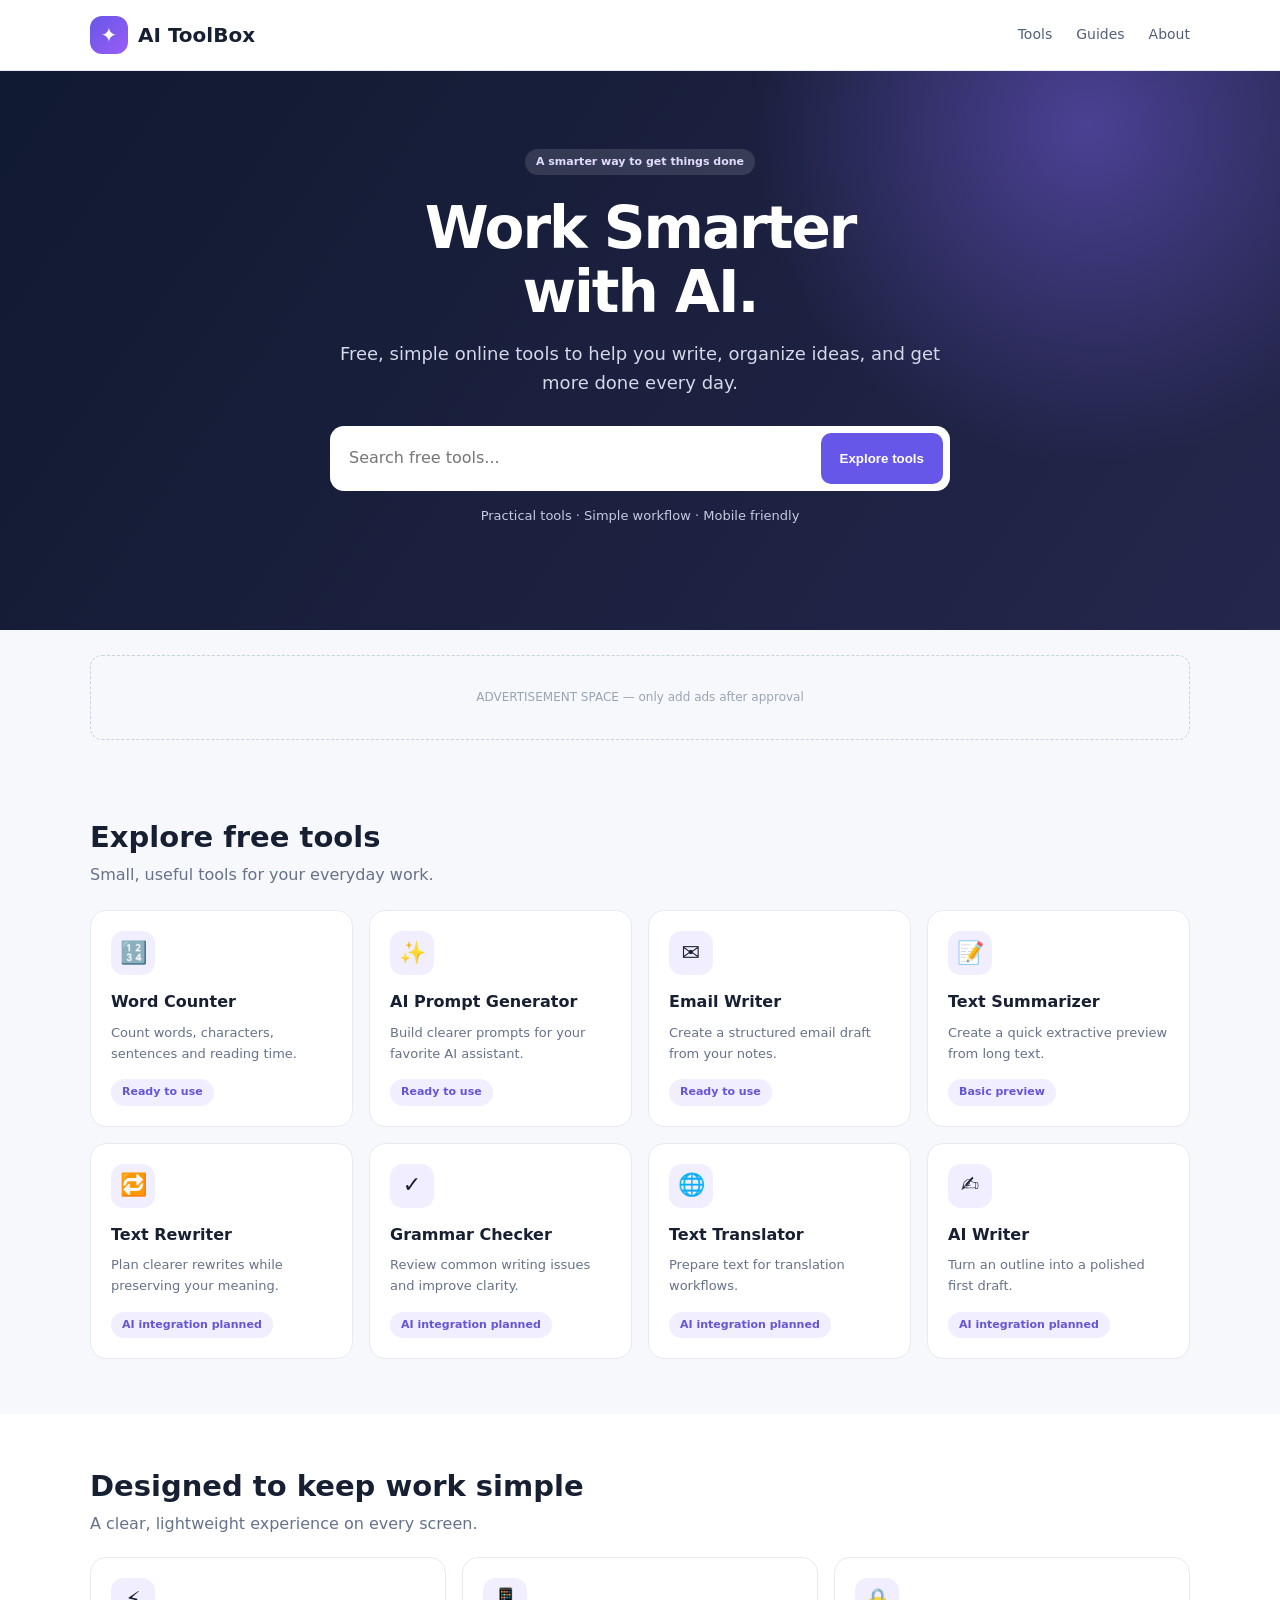
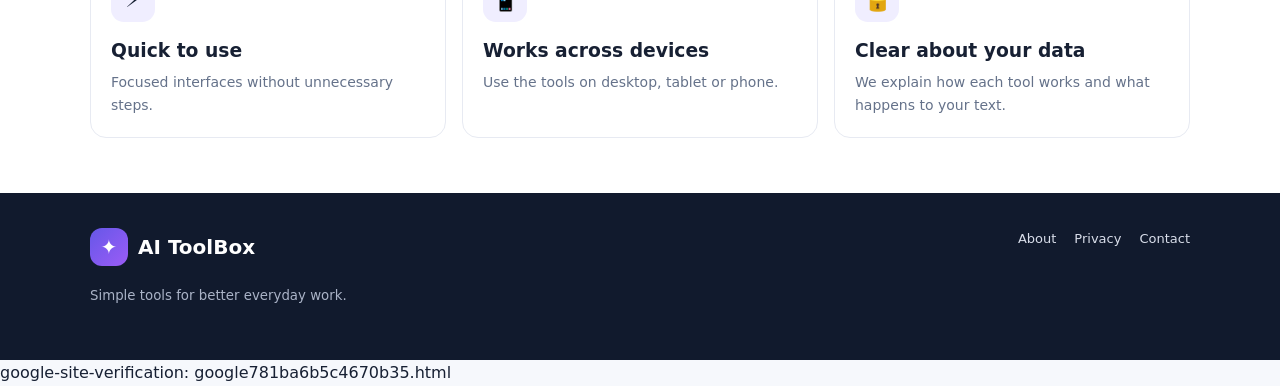
==== index.html @ d7c735db "Fix HTML formatting and add Google site verification" ====
<!doctype html><html lang="en"><head><meta charset="utf-8"><meta name="viewport" content="width=device-width,initial-scale=1"><title>AI ToolBox — Free Online AI & Productivity Tools</title><meta name="description" content="Explore simple online tools for writing, prompts, text, and everyday productivity."><link rel="stylesheet" href="/assets/style.css"></head><body><header><div class="wrap nav"><a class="brand" href="/"><span class="logo">✦</span>AI ToolBox</a><nav class="navlinks"><a href="/#tools">Tools</a><a href="/guides/">Guides</a><a href="/about.html">About</a></nav></div></header><section class="hero"><div class="wrap"><span class="eyebrow">A smarter way to get things done</span><h1>Work Smarter<br>with AI.</h1><p>Free, simple online tools to help you write, organize ideas, and get more done every day.</p><div class="search"><input id="toolSearch" placeholder="Search free tools..." aria-label="Search tools"><button onclick="document.querySelector('#tools').scrollIntoView({behavior:'smooth'})">Explore tools</button></div><p style="font-size:13px;color:#c5cbe0;margin-top:14px">Practical tools · Simple workflow · Mobile friendly</p></div></section><div class="wrap"><div class="ad-slot">ADVERTISEMENT SPACE — only add ads after approval</div></div><section class="section" id="tools"><div class="wrap"><h2>Explore free tools</h2><p class="sub">Small, useful tools for your everyday work.</p><div class="grid" style="margin-top:22px"><a class="tool-card" href="/tools/word-counter.html"><div class="tool-icon">🔢</div><h3>Word Counter</h3><p>Count words, characters, sentences and reading time.</p><span class="tag">Ready to use</span></a><a class="tool-card" href="/tools/prompt-generator.html"><div class="tool-icon">✨</div><h3>AI Prompt Generator</h3><p>Build clearer prompts for your favorite AI assistant.</p><span class="tag">Ready to use</span></a><a class="tool-card" href="/tools/email-writer.html"><div class="tool-icon">✉️</div><h3>Email Writer</h3><p>Create a structured email draft from your notes.</p><span class="tag">Ready to use</span></a><a class="tool-card" href="/tools/text-summarizer.html"><div class="tool-icon">📝</div><h3>Text Summarizer</h3><p>Create a quick extractive preview from long text.</p><span class="tag">Basic preview</span></a><a class="tool-card" href="/tools/text-rewriter.html"><div class="tool-icon">🔁</div><h3>Text Rewriter</h3><p>Plan clearer rewrites while preserving your meaning.</p><span class="tag">AI integration planned</span></a><a class="tool-card" href="/tools/grammar-checker.html"><div class="tool-icon">✓</div><h3>Grammar Checker</h3><p>Review common writing issues and improve clarity.</p><span class="tag">AI integration planned</span></a><a class="tool-card" href="/tools/translator.html"><div class="tool-icon">🌐</div><h3>Text Translator</h3><p>Prepare text for translation workflows.</p><span class="tag">AI integration planned</span></a><a class="tool-card" href="/tools/ai-writer.html"><div class="tool-icon">✍️</div><h3>AI Writer</h3><p>Turn an outline into a polished first draft.</p><span class="tag">AI integration planned</span></a></div></div></section><section class="section" style="background:white"><div class="wrap"><h2>Designed to keep work simple</h2><p class="sub">A clear, lightweight experience on every screen.</p><div class="benefits" style="margin-top:20px"><div class="info-card"><div class="tool-icon">⚡</div><h3>Quick to use</h3><p>Focused interfaces without unnecessary steps.</p></div><div class="info-card"><div class="tool-icon">📱</div><h3>Works across devices</h3><p>Use the tools on desktop, tablet or phone.</p></div><div class="info-card"><div class="tool-icon">🔒</div><h3>Clear about your data</h3><p>We explain how each tool works and what happens to your text.</p></div></div></div></section><footer class="footer"><div class="wrap footer-inner"><div><a class="brand" href="/" style="color:white"><span class="logo">✦</span>AI ToolBox</a><p><small>Simple tools for better everyday work.</small></p></div><div class="footer-links"><a href="/about.html">About</a><a href="/privacy.html">Privacy</a><a href="/contact.html">Contact</a></div></div></footer><script src="/assets/app.js"></script></body></html>google-site-verification: google781ba6b5c4670b35.html
---- assets/style.css ----
:root{--bg:#f6f8fc;--ink:#172033;--muted:#65728a;--brand:#6657e8;--line:#e7eaf2;--card:#fff}
*{box-sizing:border-box}body{margin:0;background:var(--bg);color:var(--ink);font:16px/1.65 system-ui,-apple-system,"Segoe UI",sans-serif}a{color:inherit;text-decoration:none}.wrap{width:min(1100px,calc(100% - 36px));margin:auto}
header{background:#fff;border-bottom:1px solid var(--line)}.nav{height:70px;display:flex;align-items:center;justify-content:space-between}.brand{display:flex;align-items:center;gap:10px;font-size:20px;font-weight:800}.logo{width:38px;height:38px;border-radius:12px;background:linear-gradient(135deg,#6657e8,#9b5cf6);display:grid;place-items:center;color:white}.navlinks{display:flex;gap:24px;color:#526078;font-size:14px}
.hero{background:radial-gradient(circle at 85% 10%,#4b4194,transparent 28%),linear-gradient(125deg,#101a30,#25264c);color:white;padding:76px 0;text-align:center}.eyebrow,.tag{display:inline-block;border-radius:99px;padding:4px 11px;font-size:11px;font-weight:700;background:#f0eeff;color:#6555d9}.eyebrow{background:#ffffff20;color:#e1dcff}.hero h1{font-size:clamp(38px,6vw,58px);line-height:1.1;letter-spacing:-2px;margin:22px 0 14px}.hero p{color:#d4d8e8;font-size:18px;max-width:650px;margin:0 auto 28px}.search{max-width:620px;margin:auto;background:white;border-radius:14px;padding:7px;display:flex}.search input{border:0;outline:0;flex:1;min-width:0;padding:12px;font:inherit}.btn,.search button{border:0;border-radius:10px;background:var(--brand);color:white;font-weight:700;padding:12px 19px;cursor:pointer}.section{padding:55px 0}.section h2{font-size:29px;line-height:1.2;margin:0 0 7px}.sub{color:var(--muted);margin:0}.grid{display:grid;grid-template-columns:repeat(4,1fr);gap:16px}.tool-card,.panel,.info-card{background:white;border:1px solid var(--line);border-radius:16px;padding:20px}.tool-card:hover{transform:translateY(-3px);box-shadow:0 10px 25px #17203312}.tool-icon{width:44px;height:44px;display:grid;place-items:center;background:#f0eeff;border-radius:13px;font-size:22px;margin-bottom:14px}.tool-card h3{font-size:16px;margin:0 0 6px}.tool-card p{font-size:13px;color:var(--muted);margin:0 0 13px}.benefits{display:grid;grid-template-columns:repeat(3,1fr);gap:16px}.info-card h3{margin:8px 0 4px}.info-card p{margin:0;color:var(--muted);font-size:14px}.ad-slot{border:1px dashed #cbd2df;border-radius:12px;min-height:85px;display:grid;place-items:center;color:#9aa4b5;font-size:12px;margin:25px auto}.page-hero{padding:42px 0 25px}.page-hero h1,.content h1{font-size:37px;line-height:1.2;margin:0 0 8px}.page-hero p{color:var(--muted);margin:0}.tool-layout{display:grid;grid-template-columns:minmax(0,1fr) 270px;gap:18px;padding-bottom:55px}.panel h2{font-size:19px;margin:0 0 12px}.field{margin:15px 0}.field label{display:block;font-size:13px;font-weight:700;margin-bottom:7px}.field textarea,.field input,.field select{width:100%;border:1px solid #dce1eb;border-radius:10px;padding:12px;font:inherit}.field textarea{min-height:170px;resize:vertical}.actions{display:flex;gap:10px;flex-wrap:wrap}.secondary{background:#eef0f7;color:#34405a}.output{background:#f7f8fc;border:1px solid var(--line);padding:14px;border-radius:10px;white-space:pre-wrap;min-height:70px}.stats{display:flex;gap:18px;flex-wrap:wrap;color:var(--muted);font-size:13px;margin-top:10px}.stats strong{color:var(--ink)}.side-links{display:grid;gap:10px}.side-links a{padding:8px 0;border-bottom:1px solid var(--line);font-size:14px}.content{max-width:800px;padding:42px 0 70px}.content p,.content li{color:#4e5b70}.footer{background:#111a2d;color:#d9deea;padding:35px 0}.footer-inner{display:flex;justify-content:space-between;gap:20px;flex-wrap:wrap}.footer small{color:#aab3c7}.footer-links{display:flex;gap:18px;font-size:13px}
@media(max-width:850px){.grid{grid-template-columns:repeat(2,1fr)}.tool-layout{grid-template-columns:1fr}.benefits{grid-template-columns:1fr}}@media(max-width:560px){.nav{height:62px}.navlinks{gap:12px}.hero{padding:54px 0}.hero p{font-size:16px}.grid{gap:10px}.tool-card{padding:14px}.tool-card h3{font-size:14px}.section{padding:40px 0}.page-hero h1,.content h1{font-size:30px}}
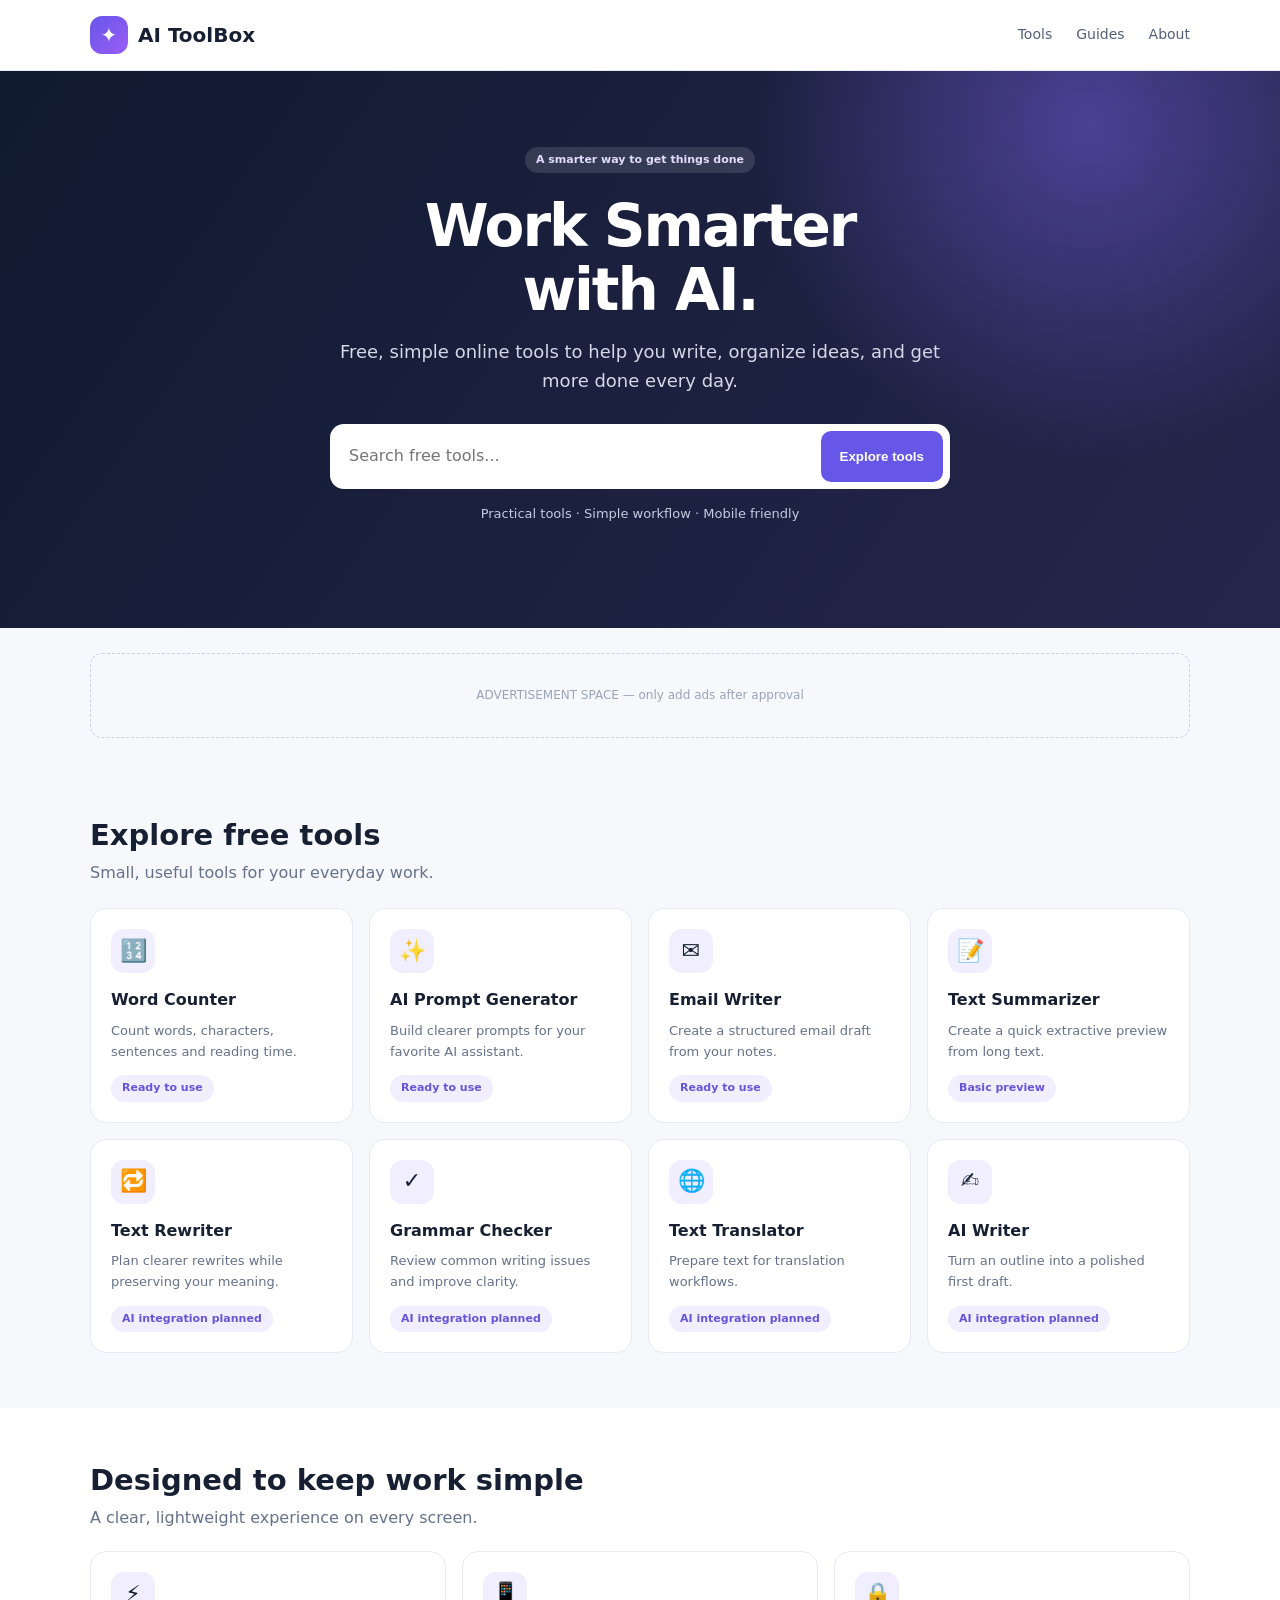
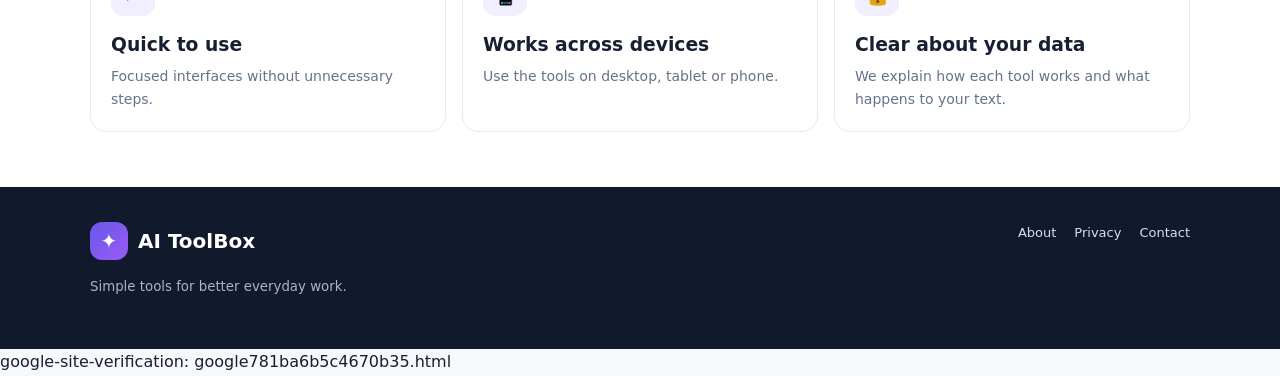
==== commit 04fae5c9: "Update google site verification meta tag Updated the google site verification meta tag in index.html" ====
--- a/index.html
+++ b/index.html
@@ -1 +1,2 @@
-<!doctype html><html lang="en"><head><meta charset="utf-8"><meta name="viewport" content="width=device-width,initial-scale=1"><title>AI ToolBox — Free Online AI & Productivity Tools</title><meta name="description" content="Explore simple online tools for writing, prompts, text, and everyday productivity."><link rel="stylesheet" href="/assets/style.css"></head><body><header><div class="wrap nav"><a class="brand" href="/"><span class="logo">✦</span>AI ToolBox</a><nav class="navlinks"><a href="/#tools">Tools</a><a href="/guides/">Guides</a><a href="/about.html">About</a></nav></div></header><section class="hero"><div class="wrap"><span class="eyebrow">A smarter way to get things done</span><h1>Work Smarter<br>with AI.</h1><p>Free, simple online tools to help you write, organize ideas, and get more done every day.</p><div class="search"><input id="toolSearch" placeholder="Search free tools..." aria-label="Search tools"><button onclick="document.querySelector('#tools').scrollIntoView({behavior:'smooth'})">Explore tools</button></div><p style="font-size:13px;color:#c5cbe0;margin-top:14px">Practical tools · Simple workflow · Mobile friendly</p></div></section><div class="wrap"><div class="ad-slot">ADVERTISEMENT SPACE — only add ads after approval</div></div><section class="section" id="tools"><div class="wrap"><h2>Explore free tools</h2><p class="sub">Small, useful tools for your everyday work.</p><div class="grid" style="margin-top:22px"><a class="tool-card" href="/tools/word-counter.html"><div class="tool-icon">🔢</div><h3>Word Counter</h3><p>Count words, characters, sentences and reading time.</p><span class="tag">Ready to use</span></a><a class="tool-card" href="/tools/prompt-generator.html"><div class="tool-icon">✨</div><h3>AI Prompt Generator</h3><p>Build clearer prompts for your favorite AI assistant.</p><span class="tag">Ready to use</span></a><a class="tool-card" href="/tools/email-writer.html"><div class="tool-icon">✉️</div><h3>Email Writer</h3><p>Create a structured email draft from your notes.</p><span class="tag">Ready to use</span></a><a class="tool-card" href="/tools/text-summarizer.html"><div class="tool-icon">📝</div><h3>Text Summarizer</h3><p>Create a quick extractive preview from long text.</p><span class="tag">Basic preview</span></a><a class="tool-card" href="/tools/text-rewriter.html"><div class="tool-icon">🔁</div><h3>Text Rewriter</h3><p>Plan clearer rewrites while preserving your meaning.</p><span class="tag">AI integration planned</span></a><a class="tool-card" href="/tools/grammar-checker.html"><div class="tool-icon">✓</div><h3>Grammar Checker</h3><p>Review common writing issues and improve clarity.</p><span class="tag">AI integration planned</span></a><a class="tool-card" href="/tools/translator.html"><div class="tool-icon">🌐</div><h3>Text Translator</h3><p>Prepare text for translation workflows.</p><span class="tag">AI integration planned</span></a><a class="tool-card" href="/tools/ai-writer.html"><div class="tool-icon">✍️</div><h3>AI Writer</h3><p>Turn an outline into a polished first draft.</p><span class="tag">AI integration planned</span></a></div></div></section><section class="section" style="background:white"><div class="wrap"><h2>Designed to keep work simple</h2><p class="sub">A clear, lightweight experience on every screen.</p><div class="benefits" style="margin-top:20px"><div class="info-card"><div class="tool-icon">⚡</div><h3>Quick to use</h3><p>Focused interfaces without unnecessary steps.</p></div><div class="info-card"><div class="tool-icon">📱</div><h3>Works across devices</h3><p>Use the tools on desktop, tablet or phone.</p></div><div class="info-card"><div class="tool-icon">🔒</div><h3>Clear about your data</h3><p>We explain how each tool works and what happens to your text.</p></div></div></div></section><footer class="footer"><div class="wrap footer-inner"><div><a class="brand" href="/" style="color:white"><span class="logo">✦</span>AI ToolBox</a><p><small>Simple tools for better everyday work.</small></p></div><div class="footer-links"><a href="/about.html">About</a><a href="/privacy.html">Privacy</a><a href="/contact.html">Contact</a></div></div></footer><script src="/assets/app.js"></script></body></html>google-site-verification: google781ba6b5c4670b35.html
+<meta name="google-site-verification" content="vjzpYnzdvbQdYU97lO79KUMeoeWBjlZSRgpDJfxHrNQ" /><!doctype html><html lang="en"><head><meta charset="utf-8"><meta name="viewport" content="width=device-width,initial-scale=1"><title>AI ToolBox — Free Online AI & Productivity Tools</title><meta name="description" content="Explore simple online tools for writing, prompts, text, and everyday productivity."><link rel="stylesheet" href="/assets/style.css"></head><body><header><div class="wrap nav"><a class="brand" href="/"><span class="logo">✦</span>AI ToolBox</a><nav class="navlinks"><a href="/#tools">Tools</a><a href="/guides/">Guides</a><a href="/about.html">About</a></nav></div></header><section class="hero"><div class="wrap"><span class="eyebrow">A smarter way to get things done</span><h1>Work Smarter<br>with AI.</h1><p>Free, simple online tools to help you write, organize ideas, and get more done every day.</p><div class="search"><input id="toolSearch" placeholder="Search free tools..." aria-label="Search tools"><button onclick="document.querySelector('#tools').scrollIntoView({behavior:'smooth'})">Explore tools</button></div><p style="font-size:13px;color:#c5cbe0;margin-top:14px">Practical tools · Simple workflow · Mobile friendly</p></div></section><div class="wrap"><div class="ad-slot">ADVERTISEMENT SPACE — only add ads after approval</div></div><section class="section" id="tools"><div class="wrap"><h2>Explore free tools</h2><p class="sub">Small, useful tools for your everyday work.</p><div class="grid" style="margin-top:22px"><a class="tool-card" href="/tools/word-counter.html"><div class="tool-icon">🔢</div><h3>Word Counter</h3><p>Count words, characters, sentences and reading time.</p><span class="tag">Ready to use</span></a><a class="tool-card" href="/tools/prompt-generator.html"><div class="tool-icon">✨</div><h3>AI Prompt Generator</h3><p>Build clearer prompts for your favorite AI assistant.</p><span class="tag">Ready to use</span></a><a class="tool-card" href="/tools/email-writer.html"><div class="tool-icon">✉️</div><h3>Email Writer</h3><p>Create a structured email draft from your notes.</p><span class="tag">Ready to use</span></a><a class="tool-card" href="/tools/text-summarizer.html"><div class="tool-icon">📝</div><h3>Text Summarizer</h3><p>Create a quick extractive preview from long text.</p><span class="tag">Basic preview</span></a><a class="tool-card" href="/tools/text-rewriter.html"><div class="tool-icon">🔁</div><h3>Text Rewriter</h3><p>Plan clearer rewrites while preserving your meaning.</p><span class="tag">AI integration planned</span></a><a class="tool-card" href="/tools/grammar-checker.html"><div class="tool-icon">✓</div><h3>Grammar Checker</h3><p>Review common writing issues and improve clarity.</p><span class="tag">AI integration planned</span></a><a class="tool-card" href="/tools/translator.html"><div class="tool-icon">🌐</div><h3>Text Translator</h3><p>Prepare text for translation workflows.</p><span class="tag">AI integration planned</span></a><a class="tool-card" href="/tools/ai-writer.html"><div class="tool-icon">✍️</div><h3>AI Writer</h3><p>Turn an outline into a polished first draft.</p><span class="tag">AI integration planned</span></a></div></div></section><section class="section" style="background:white"><div class="wrap"><h2>Designed to keep work simple</h2><p class="sub">A clear, lightweight experience on every screen.</p><div class="benefits" style="margin-top:20px"><div class="info-card"><div class="tool-icon">⚡</div><h3>Quick to use</h3><p>Focused interfaces without unnecessary steps.</p></div><div class="info-card"><div class="tool-icon">📱</div><h3>Works across devices</h3><p>Use the tools on desktop, tablet or phone.</p></div><div class="info-card"><div class="tool-icon">🔒</div><h3>Clear about your data</h3><p>We explain how each tool works and what happens to your text.</p></div></div></div></section><footer class="footer"><div class="wrap footer-inner"><div><a class="brand" href="/" style="color:white"><span class="logo">✦</span>AI ToolBox</a><p><small>Simple tools for better everyday work.</small></p></div><div class="footer-links"><a href="/about.html">About</a><a href="/privacy.html">Privacy</a><a href="/contact.html">Contact</a></div></div></footer><script src="/assets/app.js"></script></body></html>google-site-verification: google781ba6b5c4670b35.html
+
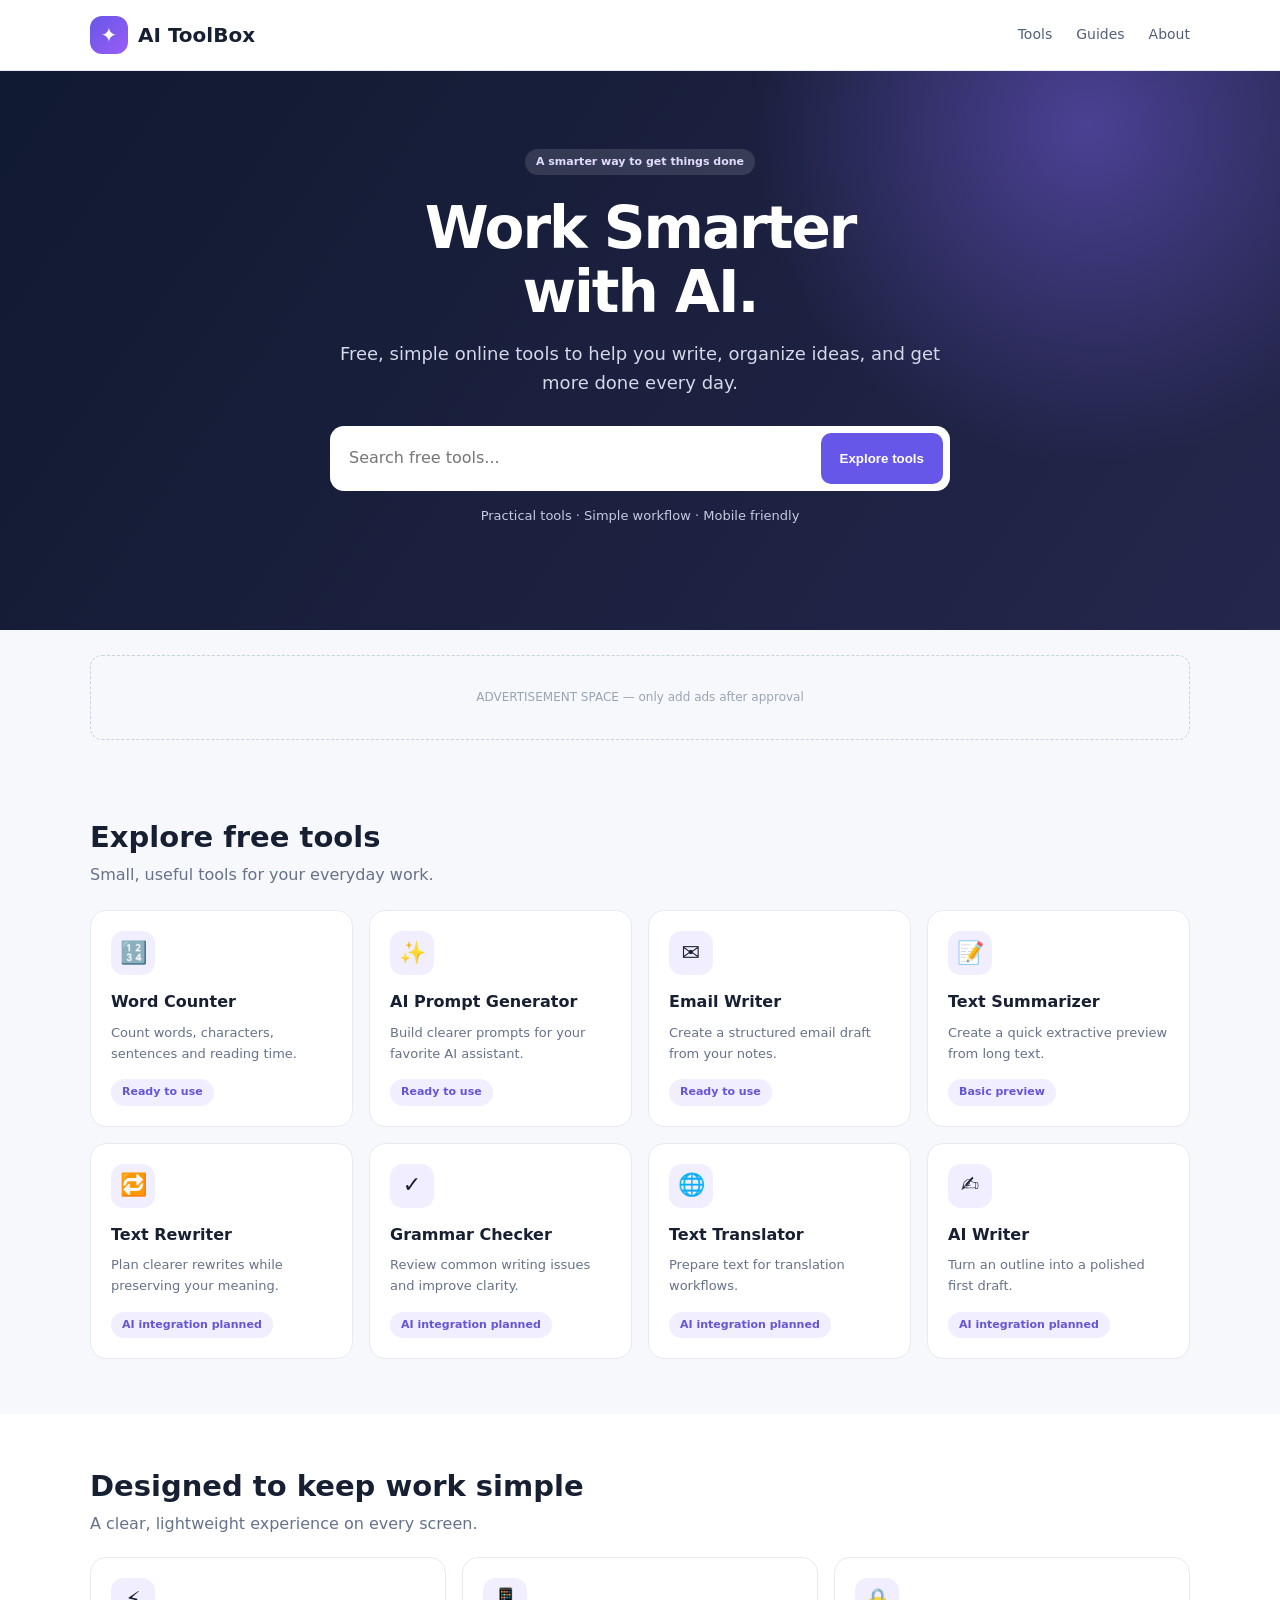
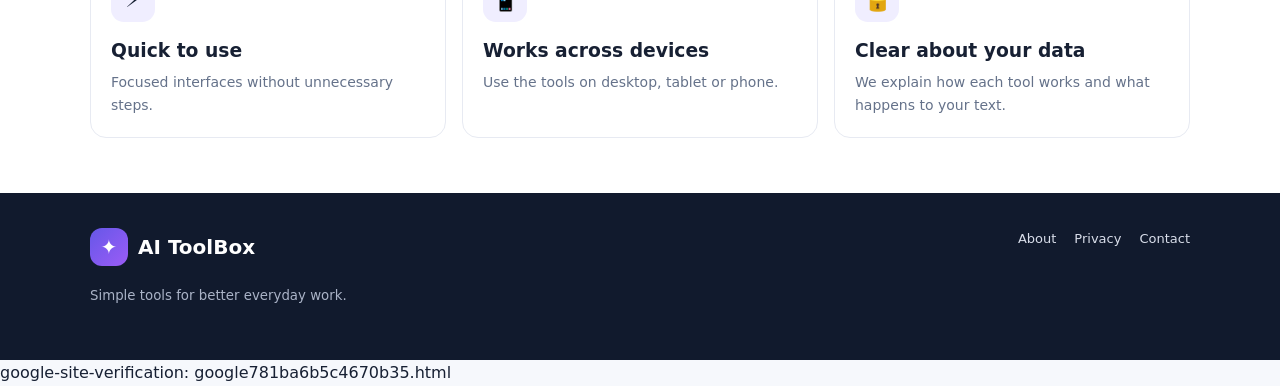
==== commit 31be4fbc: "Fix duplicate google-site-verification tag in index.html Removed duplicate google-site-verification " ====
--- a/index.html
+++ b/index.html
@@ -1,2 +1,2 @@
-<meta name="google-site-verification" content="vjzpYnzdvbQdYU97lO79KUMeoeWBjlZSRgpDJfxHrNQ" /><!doctype html><html lang="en"><head><meta charset="utf-8"><meta name="viewport" content="width=device-width,initial-scale=1"><title>AI ToolBox — Free Online AI & Productivity Tools</title><meta name="description" content="Explore simple online tools for writing, prompts, text, and everyday productivity."><link rel="stylesheet" href="/assets/style.css"></head><body><header><div class="wrap nav"><a class="brand" href="/"><span class="logo">✦</span>AI ToolBox</a><nav class="navlinks"><a href="/#tools">Tools</a><a href="/guides/">Guides</a><a href="/about.html">About</a></nav></div></header><section class="hero"><div class="wrap"><span class="eyebrow">A smarter way to get things done</span><h1>Work Smarter<br>with AI.</h1><p>Free, simple online tools to help you write, organize ideas, and get more done every day.</p><div class="search"><input id="toolSearch" placeholder="Search free tools..." aria-label="Search tools"><button onclick="document.querySelector('#tools').scrollIntoView({behavior:'smooth'})">Explore tools</button></div><p style="font-size:13px;color:#c5cbe0;margin-top:14px">Practical tools · Simple workflow · Mobile friendly</p></div></section><div class="wrap"><div class="ad-slot">ADVERTISEMENT SPACE — only add ads after approval</div></div><section class="section" id="tools"><div class="wrap"><h2>Explore free tools</h2><p class="sub">Small, useful tools for your everyday work.</p><div class="grid" style="margin-top:22px"><a class="tool-card" href="/tools/word-counter.html"><div class="tool-icon">🔢</div><h3>Word Counter</h3><p>Count words, characters, sentences and reading time.</p><span class="tag">Ready to use</span></a><a class="tool-card" href="/tools/prompt-generator.html"><div class="tool-icon">✨</div><h3>AI Prompt Generator</h3><p>Build clearer prompts for your favorite AI assistant.</p><span class="tag">Ready to use</span></a><a class="tool-card" href="/tools/email-writer.html"><div class="tool-icon">✉️</div><h3>Email Writer</h3><p>Create a structured email draft from your notes.</p><span class="tag">Ready to use</span></a><a class="tool-card" href="/tools/text-summarizer.html"><div class="tool-icon">📝</div><h3>Text Summarizer</h3><p>Create a quick extractive preview from long text.</p><span class="tag">Basic preview</span></a><a class="tool-card" href="/tools/text-rewriter.html"><div class="tool-icon">🔁</div><h3>Text Rewriter</h3><p>Plan clearer rewrites while preserving your meaning.</p><span class="tag">AI integration planned</span></a><a class="tool-card" href="/tools/grammar-checker.html"><div class="tool-icon">✓</div><h3>Grammar Checker</h3><p>Review common writing issues and improve clarity.</p><span class="tag">AI integration planned</span></a><a class="tool-card" href="/tools/translator.html"><div class="tool-icon">🌐</div><h3>Text Translator</h3><p>Prepare text for translation workflows.</p><span class="tag">AI integration planned</span></a><a class="tool-card" href="/tools/ai-writer.html"><div class="tool-icon">✍️</div><h3>AI Writer</h3><p>Turn an outline into a polished first draft.</p><span class="tag">AI integration planned</span></a></div></div></section><section class="section" style="background:white"><div class="wrap"><h2>Designed to keep work simple</h2><p class="sub">A clear, lightweight experience on every screen.</p><div class="benefits" style="margin-top:20px"><div class="info-card"><div class="tool-icon">⚡</div><h3>Quick to use</h3><p>Focused interfaces without unnecessary steps.</p></div><div class="info-card"><div class="tool-icon">📱</div><h3>Works across devices</h3><p>Use the tools on desktop, tablet or phone.</p></div><div class="info-card"><div class="tool-icon">🔒</div><h3>Clear about your data</h3><p>We explain how each tool works and what happens to your text.</p></div></div></div></section><footer class="footer"><div class="wrap footer-inner"><div><a class="brand" href="/" style="color:white"><span class="logo">✦</span>AI ToolBox</a><p><small>Simple tools for better everyday work.</small></p></div><div class="footer-links"><a href="/about.html">About</a><a href="/privacy.html">Privacy</a><a href="/contact.html">Contact</a></div></div></footer><script src="/assets/app.js"></script></body></html>google-site-verification: google781ba6b5c4670b35.html
+<!doctype html><html <head><meta name="google-site-verification" content="vjzpYnzdvbQdYU97lO79KUMeoeWBjlZSRgpDJfxHrNQ" /><meta charset="utf-8"><meta name="viewport" content="width=device-width,initial-scale=1"><title>AI ToolBox — Free Online AI & Productivity Tools</title><meta name="description" content="Explore simple online tools for writing, prompts, text, and everyday productivity."><link rel="stylesheet" href="/assets/style.css"></head><body><header><div class="wrap nav"><a class="brand" href="/"><span class="logo">✦</span>AI ToolBox</a><nav class="navlinks"><a href="/#tools">Tools</a><a href="/guides/">Guides</a><a href="/about.html">About</a></nav></div></header><section class="hero"><div class="wrap"><span class="eyebrow">A smarter way to get things done</span><h1>Work Smarter<br>with AI.</h1><p>Free, simple online tools to help you write, organize ideas, and get more done every day.</p><div class="search"><input id="toolSearch" placeholder="Search free tools..." aria-label="Search tools"><button onclick="document.querySelector('#tools').scrollIntoView({behavior:'smooth'})">Explore tools</button></div><p style="font-size:13px;color:#c5cbe0;margin-top:14px">Practical tools · Simple workflow · Mobile friendly</p></div></section><div class="wrap"><div class="ad-slot">ADVERTISEMENT SPACE — only add ads after approval</div></div><section class="section" id="tools"><div class="wrap"><h2>Explore free tools</h2><p class="sub">Small, useful tools for your everyday work.</p><div class="grid" style="margin-top:22px"><a class="tool-card" href="/tools/word-counter.html"><div class="tool-icon">🔢</div><h3>Word Counter</h3><p>Count words, characters, sentences and reading time.</p><span class="tag">Ready to use</span></a><a class="tool-card" href="/tools/prompt-generator.html"><div class="tool-icon">✨</div><h3>AI Prompt Generator</h3><p>Build clearer prompts for your favorite AI assistant.</p><span class="tag">Ready to use</span></a><a class="tool-card" href="/tools/email-writer.html"><div class="tool-icon">✉️</div><h3>Email Writer</h3><p>Create a structured email draft from your notes.</p><span class="tag">Ready to use</span></a><a class="tool-card" href="/tools/text-summarizer.html"><div class="tool-icon">📝</div><h3>Text Summarizer</h3><p>Create a quick extractive preview from long text.</p><span class="tag">Basic preview</span></a><a class="tool-card" href="/tools/text-rewriter.html"><div class="tool-icon">🔁</div><h3>Text Rewriter</h3><p>Plan clearer rewrites while preserving your meaning.</p><span class="tag">AI integration planned</span></a><a class="tool-card" href="/tools/grammar-checker.html"><div class="tool-icon">✓</div><h3>Grammar Checker</h3><p>Review common writing issues and improve clarity.</p><span class="tag">AI integration planned</span></a><a class="tool-card" href="/tools/translator.html"><div class="tool-icon">🌐</div><h3>Text Translator</h3><p>Prepare text for translation workflows.</p><span class="tag">AI integration planned</span></a><a class="tool-card" href="/tools/ai-writer.html"><div class="tool-icon">✍️</div><h3>AI Writer</h3><p>Turn an outline into a polished first draft.</p><span class="tag">AI integration planned</span></a></div></div></section><section class="section" style="background:white"><div class="wrap"><h2>Designed to keep work simple</h2><p class="sub">A clear, lightweight experience on every screen.</p><div class="benefits" style="margin-top:20px"><div class="info-card"><div class="tool-icon">⚡</div><h3>Quick to use</h3><p>Focused interfaces without unnecessary steps.</p></div><div class="info-card"><div class="tool-icon">📱</div><h3>Works across devices</h3><p>Use the tools on desktop, tablet or phone.</p></div><div class="info-card"><div class="tool-icon">🔒</div><h3>Clear about your data</h3><p>We explain how each tool works and what happens to your text.</p></div></div></div></section><footer class="footer"><div class="wrap footer-inner"><div><a class="brand" href="/" style="color:white"><span class="logo">✦</span>AI ToolBox</a><p><small>Simple tools for better everyday work.</small></p></div><div class="footer-links"><a href="/about.html">About</a><a href="/privacy.html">Privacy</a><a href="/contact.html">Contact</a></div></div></footer><script src="/assets/app.js"></script></body></html>google-site-verification: google781ba6b5c4670b35.html
 
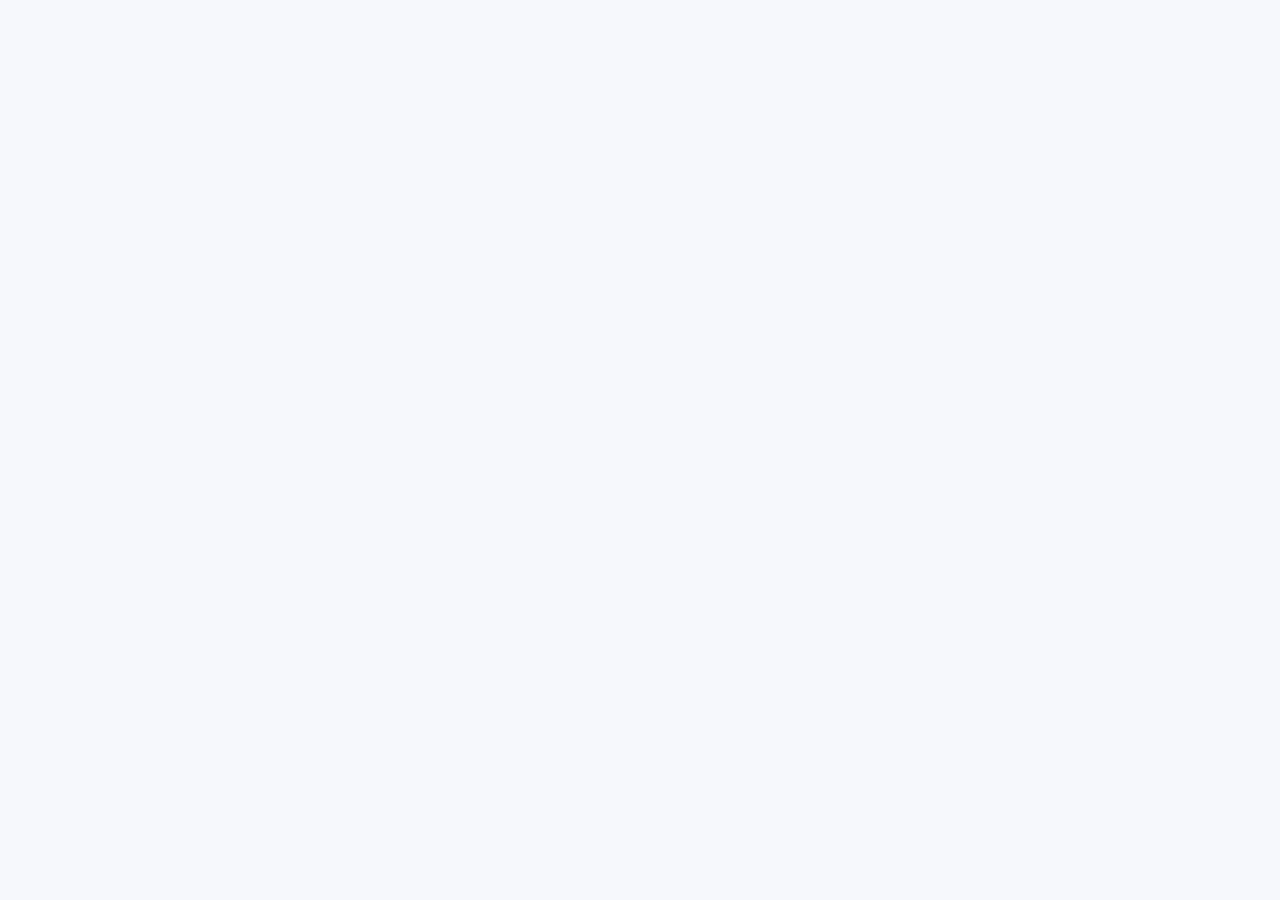
==== commit b4375381: "Refactor index.html for improved structure Updated HTML structure and formatting for better readabil" ====
--- a/index.html
+++ b/index.html
@@ -1,2 +1,13 @@
-<!doctype html><html <head><meta name="google-site-verification" content="vjzpYnzdvbQdYU97lO79KUMeoeWBjlZSRgpDJfxHrNQ" /><meta charset="utf-8"><meta name="viewport" content="width=device-width,initial-scale=1"><title>AI ToolBox — Free Online AI & Productivity Tools</title><meta name="description" content="Explore simple online tools for writing, prompts, text, and everyday productivity."><link rel="stylesheet" href="/assets/style.css"></head><body><header><div class="wrap nav"><a class="brand" href="/"><span class="logo">✦</span>AI ToolBox</a><nav class="navlinks"><a href="/#tools">Tools</a><a href="/guides/">Guides</a><a href="/about.html">About</a></nav></div></header><section class="hero"><div class="wrap"><span class="eyebrow">A smarter way to get things done</span><h1>Work Smarter<br>with AI.</h1><p>Free, simple online tools to help you write, organize ideas, and get more done every day.</p><div class="search"><input id="toolSearch" placeholder="Search free tools..." aria-label="Search tools"><button onclick="document.querySelector('#tools').scrollIntoView({behavior:'smooth'})">Explore tools</button></div><p style="font-size:13px;color:#c5cbe0;margin-top:14px">Practical tools · Simple workflow · Mobile friendly</p></div></section><div class="wrap"><div class="ad-slot">ADVERTISEMENT SPACE — only add ads after approval</div></div><section class="section" id="tools"><div class="wrap"><h2>Explore free tools</h2><p class="sub">Small, useful tools for your everyday work.</p><div class="grid" style="margin-top:22px"><a class="tool-card" href="/tools/word-counter.html"><div class="tool-icon">🔢</div><h3>Word Counter</h3><p>Count words, characters, sentences and reading time.</p><span class="tag">Ready to use</span></a><a class="tool-card" href="/tools/prompt-generator.html"><div class="tool-icon">✨</div><h3>AI Prompt Generator</h3><p>Build clearer prompts for your favorite AI assistant.</p><span class="tag">Ready to use</span></a><a class="tool-card" href="/tools/email-writer.html"><div class="tool-icon">✉️</div><h3>Email Writer</h3><p>Create a structured email draft from your notes.</p><span class="tag">Ready to use</span></a><a class="tool-card" href="/tools/text-summarizer.html"><div class="tool-icon">📝</div><h3>Text Summarizer</h3><p>Create a quick extractive preview from long text.</p><span class="tag">Basic preview</span></a><a class="tool-card" href="/tools/text-rewriter.html"><div class="tool-icon">🔁</div><h3>Text Rewriter</h3><p>Plan clearer rewrites while preserving your meaning.</p><span class="tag">AI integration planned</span></a><a class="tool-card" href="/tools/grammar-checker.html"><div class="tool-icon">✓</div><h3>Grammar Checker</h3><p>Review common writing issues and improve clarity.</p><span class="tag">AI integration planned</span></a><a class="tool-card" href="/tools/translator.html"><div class="tool-icon">🌐</div><h3>Text Translator</h3><p>Prepare text for translation workflows.</p><span class="tag">AI integration planned</span></a><a class="tool-card" href="/tools/ai-writer.html"><div class="tool-icon">✍️</div><h3>AI Writer</h3><p>Turn an outline into a polished first draft.</p><span class="tag">AI integration planned</span></a></div></div></section><section class="section" style="background:white"><div class="wrap"><h2>Designed to keep work simple</h2><p class="sub">A clear, lightweight experience on every screen.</p><div class="benefits" style="margin-top:20px"><div class="info-card"><div class="tool-icon">⚡</div><h3>Quick to use</h3><p>Focused interfaces without unnecessary steps.</p></div><div class="info-card"><div class="tool-icon">📱</div><h3>Works across devices</h3><p>Use the tools on desktop, tablet or phone.</p></div><div class="info-card"><div class="tool-icon">🔒</div><h3>Clear about your data</h3><p>We explain how each tool works and what happens to your text.</p></div></div></div></section><footer class="footer"><div class="wrap footer-inner"><div><a class="brand" href="/" style="color:white"><span class="logo">✦</span>AI ToolBox</a><p><small>Simple tools for better everyday work.</small></p></div><div class="footer-links"><a href="/about.html">About</a><a href="/privacy.html">Privacy</a><a href="/contact.html">Contact</a></div></div></footer><script src="/assets/app.js"></script></body></html>google-site-verification: google781ba6b5c4670b35.html
+<!DOCTYPE html>
+<html lang="en">
+<head>
+    <meta charset="UTF-8">
+    <meta name="viewport" content="width=device-width, initial-scale=1">
 
+    <meta name="google-site-verification" content="vjzpYnzdvbQdYU97lO79KUMeoeWBjlZSRgpDJfxHrNQ">
+
+    <title>AI ToolBox — Free Online AI & Productivity Tools</title>
+    <meta name="description" content="Explore free online AI and productivity tools for writing, prompts, text editing, and everyday work.">
+
+    <link rel="stylesheet" href="/assets/style.css">
+</head>
